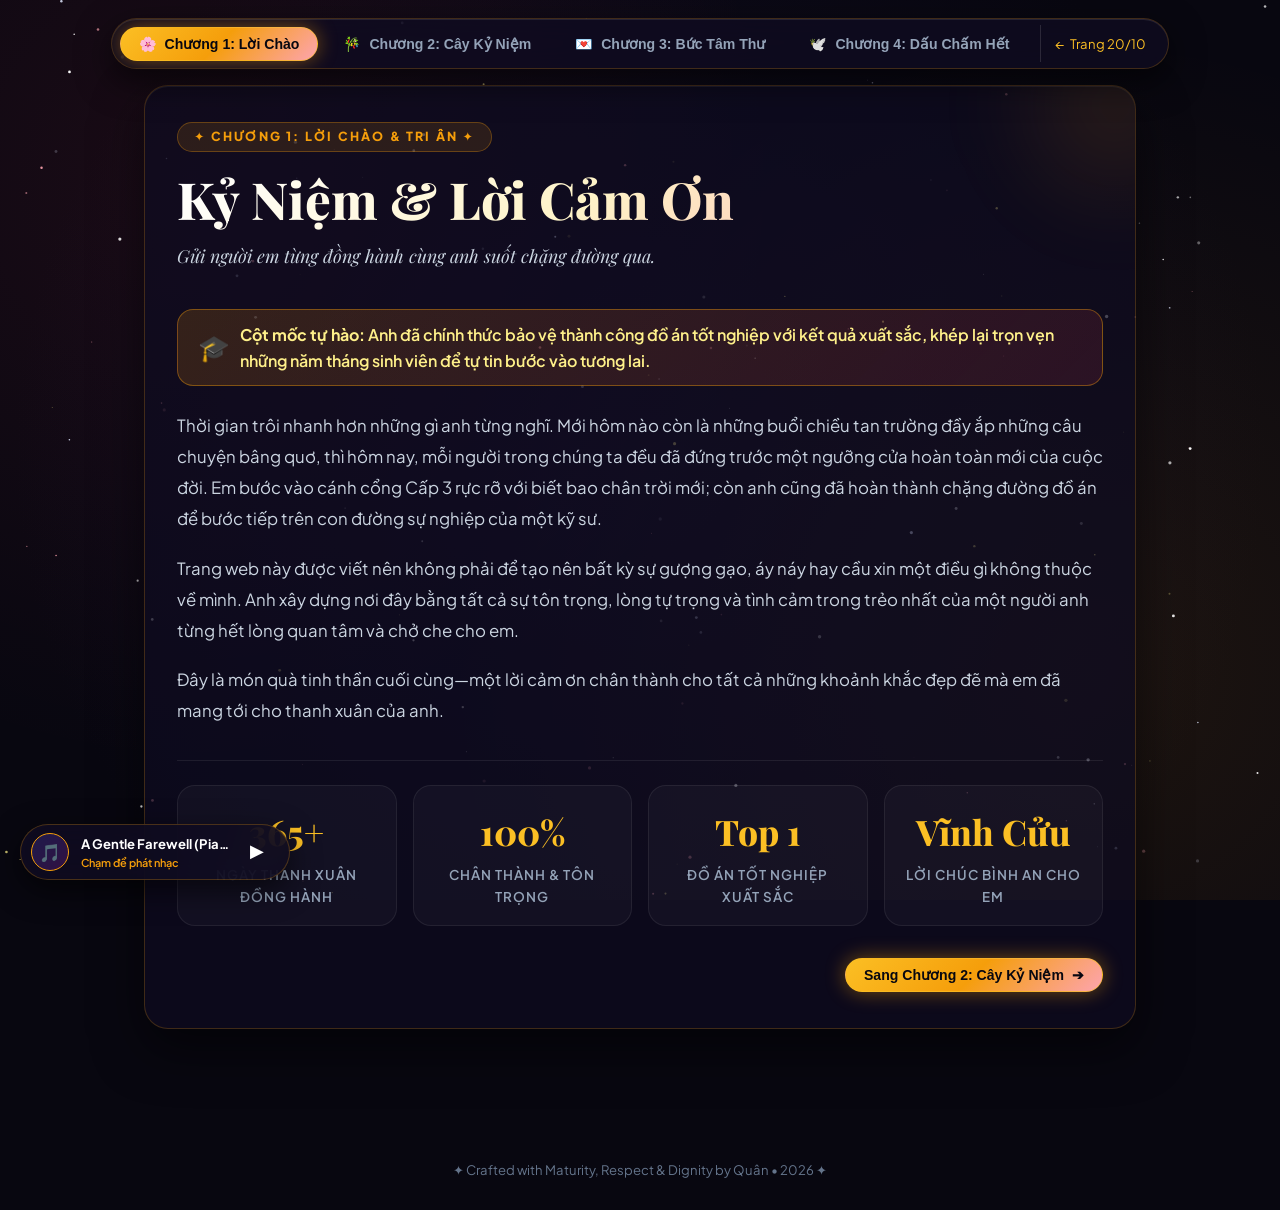
==== farewell.html @ 145201f2 "upload full website code" ====
<!DOCTYPE html>
<html lang="vi">
<head>
  <meta charset="UTF-8">
  <meta name="viewport" content="width=device-width, initial-scale=1.0">
  <title>A Gentle Farewell & Final Gratitude ✦ Kỷ Niệm & Lời Tri Ân</title>
  
  <!-- SEO & Meta -->
  <meta name="description" content="Trang lưu giữ tâm tư chân thành, lời cảm ơn sâu sắc và lời chúc tốt đẹp nhất trước khi khép lại một chặng đường thanh xuân.">
  <link rel="icon" href="data:image/svg+xml,<svg xmlns=%22http://www.w3.org/2000/svg%22 viewBox=%220 0 100 100%22><text y=%22.9em%22 font-size=%2290%22>🕊️</text></svg>">

  <!-- Google Fonts: Playfair Display, Plus Jakarta Sans, Dancing Script -->
  <link rel="preconnect" href="https://fonts.googleapis.com">
  <link rel="preconnect" href="https://fonts.gstatic.com" crossorigin>
  <link href="https://fonts.googleapis.com/css2?family=Dancing+Script:wght@600;700&family=Playfair+Display:ital,wght@0,400;0,600;0,700;0,900;1,400;1,600&family=Plus+Jakarta+Sans:wght@300;400;500;600;700;800&display=swap" rel="stylesheet">

  <style>
    /* =========================================================================
       1. CORE DESIGN TOKENS & RESET
       ========================================================================= */
    :root {
      --bg-deep: #080710;
      --bg-midnight: #0f0c20;
      --bg-violet: #18112e;
      --accent-gold: #f59e0b;
      --accent-gold-light: #fbbf24;
      --accent-rose: #f43f5e;
      --accent-rose-soft: #fda4af;
      --text-main: #f8fafc;
      --text-muted: #94a3b8;
      --text-subtle: #64748b;
      --glass-bg: rgba(15, 12, 32, 0.72);
      --glass-border: rgba(245, 158, 11, 0.22);
      --glass-border-hover: rgba(245, 158, 11, 0.55);
      --font-serif: 'Playfair Display', Georgia, serif;
      --font-sans: 'Plus Jakarta Sans', system-ui, -apple-system, sans-serif;
      --font-hand: 'Dancing Script', cursive;
    }

    * {
      box-sizing: border-box;
      margin: 0;
      padding: 0;
      -webkit-tap-highlight-color: transparent;
    }

    body {
      background-color: var(--bg-deep);
      color: var(--text-main);
      font-family: var(--font-sans);
      min-height: 100vh;
      overflow-x: hidden;
      line-height: 1.6;
      background-image: 
        radial-gradient(circle at 15% 20%, rgba(244, 63, 94, 0.08) 0%, transparent 45%),
        radial-gradient(circle at 85% 75%, rgba(245, 158, 11, 0.09) 0%, transparent 50%),
        radial-gradient(circle at 50% 50%, rgba(24, 17, 46, 0.6) 0%, transparent 80%);
      background-attachment: fixed;
    }

    /* Background Canvas for Shooting Stars & Stardust */
    #space-canvas {
      position: fixed;
      inset: 0;
      width: 100%;
      height: 100%;
      pointer-events: none;
      z-index: 1;
    }

    /* Container */
    .app-viewport {
      position: relative;
      z-index: 2;
      width: 100%;
      min-height: 100vh;
      display: flex;
      flex-direction: column;
    }

    /* =========================================================================
       2. TOP NAVIGATION BAR (GLASSMORPHIC CHAPTER CONTROLS)
       ========================================================================= */
    .header-nav-wrap {
      position: sticky;
      top: 18px;
      z-index: 100;
      display: flex;
      justify-content: center;
      padding: 0 16px;
      margin-bottom: 24px;
    }

    .header-nav {
      background: rgba(15, 12, 32, 0.82);
      backdrop-filter: blur(20px);
      -webkit-backdrop-filter: blur(20px);
      border: 1px solid var(--glass-border);
      border-radius: 9999px;
      padding: 6px 8px;
      display: flex;
      align-items: center;
      gap: 6px;
      box-shadow: 0 12px 35px rgba(0, 0, 0, 0.6), inset 0 1px 0 rgba(255, 255, 255, 0.1);
      max-width: 95%;
      overflow-x: auto;
      scrollbar-width: none;
    }
    .header-nav::-webkit-scrollbar { display: none; }

    .nav-chapter-btn {
      background: transparent;
      border: 1px solid transparent;
      color: var(--text-muted);
      padding: 8px 18px;
      border-radius: 9999px;
      font-size: 0.88rem;
      font-weight: 600;
      cursor: pointer;
      display: flex;
      align-items: center;
      gap: 8px;
      white-space: nowrap;
      transition: all 0.3s cubic-bezier(0.16, 1, 0.3, 1);
      outline: none;
    }

    .nav-chapter-btn:hover {
      color: #fff;
      background: rgba(255, 255, 255, 0.05);
    }

    .nav-chapter-btn.active {
      color: #080710;
      background: linear-gradient(135deg, #fbbf24 0%, #f59e0b 50%, #fda4af 100%);
      font-weight: 700;
      box-shadow: 0 0 20px rgba(245, 158, 11, 0.45);
      border-color: rgba(251, 191, 36, 0.6);
    }

    /* Return to Home link */
    .home-link-pill {
      margin-left: 6px;
      padding: 8px 14px;
      font-size: 0.82rem;
      color: var(--accent-gold-light);
      text-decoration: none;
      border-left: 1px solid rgba(255, 255, 255, 0.12);
      display: flex;
      align-items: center;
      gap: 6px;
      transition: opacity 0.2s;
    }
    .home-link-pill:hover { opacity: 0.8; }

    /* =========================================================================
       3. CHAPTER SECTIONS CONTAINER
       ========================================================= */
    .main-content {
      flex: 1;
      width: 100%;
      max-width: 1040px;
      margin: 0 auto;
      padding: 10px 24px 100px;
      position: relative;
    }

    .chapter-section {
      display: none;
      opacity: 0;
      transform: translateY(18px);
      transition: opacity 0.5s cubic-bezier(0.16, 1, 0.3, 1), transform 0.5s cubic-bezier(0.16, 1, 0.3, 1);
    }

    .chapter-section.active {
      display: block;
      opacity: 1;
      transform: translateY(0);
      animation: chapterIn 0.6s cubic-bezier(0.16, 1, 0.3, 1) forwards;
    }

    @keyframes chapterIn {
      from { opacity: 0; transform: translateY(22px); }
      to { opacity: 1; transform: translateY(0); }
    }

    /* Common Card Styles */
    .glass-card {
      background: var(--glass-bg);
      backdrop-filter: blur(24px);
      -webkit-backdrop-filter: blur(24px);
      border: 1px solid var(--glass-border);
      border-radius: 24px;
      padding: 36px 32px;
      box-shadow: 0 20px 50px rgba(0, 0, 0, 0.55), inset 0 1px 0 rgba(255, 255, 255, 0.08);
      position: relative;
      overflow: hidden;
    }

    .glass-card::before {
      content: "";
      position: absolute;
      top: -120px;
      right: -120px;
      width: 280px;
      height: 280px;
      background: radial-gradient(circle, rgba(245, 158, 11, 0.12) 0%, transparent 70%);
      pointer-events: none;
      filter: blur(30px);
    }

    /* Headings & Texts */
    .section-eyebrow {
      display: inline-flex;
      align-items: center;
      gap: 8px;
      font-size: 0.78rem;
      font-weight: 800;
      letter-spacing: 2.2px;
      text-transform: uppercase;
      color: var(--accent-gold);
      background: rgba(245, 158, 11, 0.12);
      border: 1px solid rgba(245, 158, 11, 0.3);
      padding: 4px 16px;
      border-radius: 9999px;
      margin-bottom: 16px;
    }

    .section-title {
      font-family: var(--font-serif);
      font-size: clamp(2rem, 4.5vw, 3.2rem);
      font-weight: 800;
      line-height: 1.22;
      background: linear-gradient(135deg, #ffffff 0%, #fef3c7 45%, #fda4af 100%);
      -webkit-background-clip: text;
      background-clip: text;
      -webkit-text-fill-color: transparent;
      margin-bottom: 12px;
    }

    .section-subtitle {
      font-size: 1.12rem;
      color: #cbd5e1;
      font-style: italic;
      font-family: var(--font-serif);
      margin-bottom: 28px;
    }

    /* =========================================================================
       CHAPTER 1: LỜI CHÀO & TRI ÂN
       ========================================================================= */
    .hero-narrative-box {
      font-size: 1.05rem;
      line-height: 1.85;
      color: #cbd5e1;
      margin-bottom: 34px;
    }

    .hero-narrative-box p {
      margin-bottom: 18px;
    }

    .honor-highlight-badge {
      display: inline-flex;
      align-items: center;
      gap: 10px;
      background: linear-gradient(135deg, rgba(245, 158, 11, 0.16) 0%, rgba(244, 63, 94, 0.12) 100%);
      border: 1px solid rgba(245, 158, 11, 0.4);
      padding: 12px 20px;
      border-radius: 16px;
      margin: 10px 0 24px;
      color: #fef08a;
      font-weight: 600;
    }

    .honor-highlight-badge span.icon {
      font-size: 1.6rem;
    }

    /* Counter Grid */
    .memory-counter-grid {
      display: grid;
      grid-template-columns: repeat(auto-fit, minmax(200px, 1fr));
      gap: 16px;
      margin-top: 24px;
      padding-top: 24px;
      border-top: 1px solid rgba(255, 255, 255, 0.08);
    }

    .counter-item {
      background: rgba(255, 255, 255, 0.03);
      border: 1px solid rgba(255, 255, 255, 0.07);
      border-radius: 18px;
      padding: 18px 20px;
      text-align: center;
      transition: transform 0.3s ease, border-color 0.3s ease;
    }
    .counter-item:hover {
      transform: translateY(-3px);
      border-color: var(--accent-gold);
    }

    .counter-number {
      font-family: var(--font-serif);
      font-size: 2.2rem;
      font-weight: 800;
      color: var(--accent-gold-light);
      margin-bottom: 4px;
    }

    .counter-label {
      font-size: 0.84rem;
      color: var(--text-muted);
      text-transform: uppercase;
      letter-spacing: 1px;
      font-weight: 600;
    }

    /* =========================================================================
       CHAPTER 2: CÂY KỶ NIỆM (INTERACTIVE MEMORY TREE)
       ========================================================================= */
    .tree-stage-wrapper {
      position: relative;
      border-radius: 24px;
      padding: 24px 16px;
      text-align: center;
    }

    .tree-graphic-center {
      position: relative;
      margin: 0 auto 36px;
      max-width: 320px;
      display: flex;
      flex-direction: column;
      align-items: center;
    }

    .tree-avatar-icon {
      font-size: 4.8rem;
      filter: drop-shadow(0 0 25px rgba(245, 158, 11, 0.6));
      animation: treeFloating 4s ease-in-out infinite alternate;
    }

    @keyframes treeFloating {
      0% { transform: translateY(0) scale(1); }
      100% { transform: translateY(-10px) scale(1.03); }
    }

    .tree-aura-ring {
      position: absolute;
      width: 140px;
      height: 140px;
      border-radius: 50%;
      border: 2px dashed rgba(245, 158, 11, 0.4);
      animation: spinSlow 30s linear infinite;
      pointer-events: none;
      top: -10px;
    }

    @keyframes spinSlow {
      to { transform: rotate(360deg); }
    }

    .tree-prompt-hint {
      margin-top: 8px;
      font-size: 0.92rem;
      color: #fcd34d;
      font-style: italic;
    }

    /* 4 Memory Cards Grid */
    .memory-cards-grid {
      display: grid;
      grid-template-columns: repeat(auto-fit, minmax(280px, 1fr));
      gap: 20px;
      text-align: left;
    }

    .memory-lantern-card {
      background: linear-gradient(145deg, rgba(22, 17, 44, 0.85) 0%, rgba(13, 10, 26, 0.9) 100%);
      border: 1.5px solid rgba(245, 158, 11, 0.25);
      border-radius: 20px;
      padding: 24px 22px;
      cursor: pointer;
      position: relative;
      transition: all 0.35s cubic-bezier(0.16, 1, 0.3, 1);
      box-shadow: 0 10px 25px rgba(0, 0, 0, 0.4);
      display: flex;
      flex-direction: column;
      justify-content: space-between;
    }

    .memory-lantern-card:hover {
      transform: translateY(-6px);
      border-color: var(--accent-gold);
      box-shadow: 0 16px 36px rgba(0, 0, 0, 0.6), 0 0 25px rgba(245, 158, 11, 0.25);
    }

    .memory-lantern-card.active {
      border-color: var(--accent-rose);
      box-shadow: 0 0 30px rgba(244, 63, 94, 0.45);
      background: linear-gradient(145deg, rgba(38, 20, 56, 0.9) 0%, rgba(20, 12, 34, 0.95) 100%);
    }

    .lantern-card-top {
      display: flex;
      justify-content: space-between;
      align-items: center;
      margin-bottom: 14px;
    }

    .lantern-tag {
      font-size: 0.72rem;
      font-weight: 800;
      letter-spacing: 1px;
      color: var(--accent-gold);
      background: rgba(245, 158, 11, 0.15);
      padding: 3px 10px;
      border-radius: 9999px;
      text-transform: uppercase;
    }

    .lantern-icon {
      font-size: 1.8rem;
    }

    .lantern-title {
      font-family: var(--font-serif);
      font-size: 1.25rem;
      font-weight: 700;
      color: #fff;
      margin-bottom: 10px;
      line-height: 1.35;
    }

    .lantern-desc {
      font-size: 0.94rem;
      color: #cbd5e1;
      line-height: 1.68;
    }

    .lantern-click-tap {
      margin-top: 16px;
      font-size: 0.78rem;
      color: var(--accent-gold-light);
      display: flex;
      align-items: center;
      gap: 6px;
      font-weight: 600;
    }

    /* Modal for Detailed Memory */
    .memory-detail-modal {
      position: fixed;
      inset: 0;
      background: rgba(4, 2, 10, 0.88);
      backdrop-filter: blur(20px);
      display: flex;
      align-items: center;
      justify-content: center;
      z-index: 1000;
      padding: 20px;
      opacity: 0;
      pointer-events: none;
      transition: opacity 0.3s ease;
    }
    .memory-detail-modal.show {
      opacity: 1;
      pointer-events: auto;
    }

    .modal-inner-card {
      background: linear-gradient(160deg, #18112e 0%, #0c0819 100%);
      border: 1.5px solid var(--accent-gold);
      border-radius: 24px;
      max-width: 540px;
      width: 100%;
      padding: 36px 30px;
      position: relative;
      box-shadow: 0 30px 80px rgba(0, 0, 0, 0.8), 0 0 50px rgba(245, 158, 11, 0.3);
      transform: scale(0.92);
      transition: transform 0.35s cubic-bezier(0.16, 1, 0.3, 1);
    }
    .memory-detail-modal.show .modal-inner-card {
      transform: scale(1);
    }

    .btn-modal-close {
      position: absolute;
      top: 18px;
      right: 18px;
      background: rgba(255, 255, 255, 0.08);
      border: 1px solid rgba(255, 255, 255, 0.15);
      color: #fff;
      width: 36px;
      height: 36px;
      border-radius: 50%;
      cursor: pointer;
      display: flex;
      align-items: center;
      justify-content: center;
      font-size: 1.1rem;
      transition: all 0.2s;
    }
    .btn-modal-close:hover {
      background: rgba(244, 63, 94, 0.3);
      border-color: var(--accent-rose);
      transform: rotate(90deg);
    }

    /* =========================================================================
       CHAPTER 3: BỨC TÂM THƯ (THE FINAL LETTER OF CLOSURE)
       ========================================================================= */
    .parchment-letter-wrapper {
      background: linear-gradient(135deg, #fdfbf7 0%, #fbf3e4 50%, #f7ebd4 100%);
      color: #2b1810;
      border: 2px solid #d4af37;
      border-radius: 24px;
      padding: clamp(28px, 5vw, 56px);
      box-shadow: 0 25px 70px rgba(0, 0, 0, 0.75), inset 0 0 45px rgba(212, 175, 55, 0.18);
      position: relative;
      margin: 0 auto;
    }

    .letter-header-ornament {
      text-align: center;
      margin-bottom: 24px;
    }

    .ornament-stamp {
      display: inline-block;
      width: 52px;
      height: 52px;
      background: radial-gradient(circle, #b91c1c 0%, #7f1d1d 100%);
      color: #fff;
      border-radius: 50%;
      line-height: 52px;
      font-size: 1.5rem;
      box-shadow: 0 4px 15px rgba(127, 29, 29, 0.5), inset 0 0 8px rgba(0, 0, 0, 0.4);
      margin-bottom: 12px;
    }

    .letter-parchment-title {
      font-family: var(--font-serif);
      font-size: clamp(1.4rem, 3.2vw, 2rem);
      font-weight: 800;
      color: #4a151b;
      margin-bottom: 6px;
    }

    .letter-date-pill {
      font-size: 0.85rem;
      color: #854d0e;
      font-style: italic;
    }

    .letter-divider-line {
      width: 80px;
      height: 2px;
      background: linear-gradient(90deg, transparent, #b45309, transparent);
      margin: 16px auto 28px;
    }

    .letter-body-content {
      font-family: var(--font-serif);
      font-size: clamp(1.02rem, 2.2vw, 1.15rem);
      line-height: 2.05;
      color: #332014;
      text-align: justify;
      margin-bottom: 36px;
    }

    .letter-body-content p {
      margin-bottom: 20px;
      text-indent: 2em;
    }

    .letter-signature-area {
      display: flex;
      flex-direction: column;
      align-items: flex-end;
      padding-top: 18px;
      border-top: 1px dashed rgba(180, 83, 9, 0.35);
    }

    .signature-title {
      font-size: 0.88rem;
      color: #78350f;
      margin-bottom: 4px;
    }

    .signature-name {
      font-family: var(--font-hand);
      font-size: 2.6rem;
      font-weight: 700;
      color: #7f1d1d;
      line-height: 1.1;
      transform: rotate(-3deg);
    }

    .signature-footnote {
      font-size: 0.82rem;
      color: #854d0e;
      margin-top: 4px;
      font-style: italic;
    }

    /* =========================================================================
       CHAPTER 4: DẤU CHẤM HẾT (FINAL RELEASE & MOVING FORWARD)
       ========================================================================= */
    .release-stage {
      text-align: center;
      padding: 40px 20px;
    }

    .release-icon-orbit {
      font-size: 4rem;
      margin-bottom: 20px;
      display: inline-block;
      animation: floatBreath 3.5s ease-in-out infinite;
    }

    @keyframes floatBreath {
      0%, 100% { transform: translateY(0); }
      50% { transform: translateY(-12px); }
    }

    .blessing-quote-card {
      background: rgba(255, 255, 255, 0.035);
      border: 1px solid rgba(245, 158, 11, 0.3);
      border-radius: 20px;
      padding: 30px 24px;
      margin: 24px auto 36px;
      max-width: 640px;
    }

    .quote-big-text {
      font-family: var(--font-serif);
      font-size: 1.45rem;
      color: #fef08a;
      line-height: 1.7;
      margin-bottom: 12px;
      font-style: italic;
    }

    .quote-author-tag {
      font-size: 0.85rem;
      color: var(--text-muted);
    }

    /* 4 Pillars of Good Wishes */
    .blessing-pillars {
      display: grid;
      grid-template-columns: repeat(auto-fit, minmax(200px, 1fr));
      gap: 16px;
      margin: 32px 0 46px;
      text-align: left;
    }

    .pillar-card {
      background: rgba(18, 13, 36, 0.75);
      border: 1px solid rgba(255, 255, 255, 0.08);
      border-radius: 16px;
      padding: 20px;
      transition: all 0.25s ease;
    }
    .pillar-card:hover {
      border-color: var(--accent-gold);
      transform: translateY(-2px);
    }

    .pillar-icon {
      font-size: 1.6rem;
      margin-bottom: 8px;
    }

    .pillar-title {
      font-weight: 700;
      color: #fff;
      font-size: 1rem;
      margin-bottom: 6px;
    }

    .pillar-desc {
      font-size: 0.86rem;
      color: #94a3b8;
      line-height: 1.5;
    }

    /* THE SACRED CLOSE BUTTON */
    .btn-sacred-close {
      background: linear-gradient(135deg, #7f1d1d 0%, #b91c1c 50%, #d97706 100%);
      color: #fff;
      border: 1.5px solid rgba(255, 215, 0, 0.5);
      padding: 18px 42px;
      border-radius: 9999px;
      font-size: 1.15rem;
      font-weight: 800;
      cursor: pointer;
      display: inline-flex;
      align-items: center;
      gap: 12px;
      box-shadow: 0 10px 35px rgba(185, 28, 28, 0.45), 0 0 20px rgba(245, 158, 11, 0.3);
      transition: all 0.3s cubic-bezier(0.16, 1, 0.3, 1);
      position: relative;
      overflow: hidden;
    }

    .btn-sacred-close:hover {
      transform: translateY(-3px) scale(1.02);
      box-shadow: 0 16px 45px rgba(185, 28, 28, 0.6), 0 0 30px rgba(245, 158, 11, 0.5);
      border-color: #ffd700;
    }

    .btn-sacred-close:active {
      transform: scale(0.97);
    }

    /* =========================================================================
       5. CINEMATIC FINAL BLACKOUT OVERLAY (DẤU CHẤM HẾT VĨNH CỬU)
       ========================================================================= */
    #final-blackout-curtain {
      position: fixed;
      inset: 0;
      background: #000000;
      z-index: 99999;
      opacity: 0;
      pointer-events: none;
      transition: opacity 3.5s cubic-bezier(0.4, 0, 0.2, 1);
      display: flex;
      flex-direction: column;
      align-items: center;
      justify-content: center;
      text-align: center;
      padding: 30px;
    }

    #final-blackout-curtain.active {
      opacity: 1;
      pointer-events: auto;
    }

    .final-starlight-quote {
      font-family: var(--font-serif);
      font-size: clamp(1.6rem, 4vw, 2.8rem);
      font-weight: 700;
      color: #ffffff;
      line-height: 1.4;
      margin-bottom: 16px;
      text-shadow: 0 0 30px rgba(255, 255, 255, 0.6);
      opacity: 0;
      transform: scale(0.95);
      transition: opacity 2s ease 1s, transform 2s ease 1s;
    }

    #final-blackout-curtain.active .final-starlight-quote {
      opacity: 1;
      transform: scale(1);
    }

    .final-author-sign {
      font-family: var(--font-hand);
      font-size: 2.8rem;
      color: var(--accent-gold-light);
      margin-bottom: 36px;
      opacity: 0;
      transition: opacity 2s ease 2s;
    }

    #final-blackout-curtain.active .final-author-sign {
      opacity: 1;
    }

    .btn-revisit {
      background: transparent;
      border: 1px solid rgba(255, 255, 255, 0.2);
      color: rgba(255, 255, 255, 0.6);
      padding: 10px 24px;
      border-radius: 9999px;
      font-size: 0.85rem;
      cursor: pointer;
      opacity: 0;
      transition: opacity 1.5s ease 3s, background 0.2s, color 0.2s;
    }
    #final-blackout-curtain.active .btn-revisit {
      opacity: 1;
    }
    .btn-revisit:hover {
      background: rgba(255, 255, 255, 0.1);
      color: #fff;
    }

    /* =========================================================================
       6. MINIMALIST DOCKED AUDIO PLAYER (BOTTOM LEFT)
       ========================================================================= */
    .docked-music-player {
      position: fixed;
      bottom: 20px;
      left: 20px;
      z-index: 90;
      display: flex;
      align-items: center;
      gap: 12px;
      background: rgba(15, 12, 32, 0.88);
      backdrop-filter: blur(20px);
      border: 1px solid rgba(245, 158, 11, 0.25);
      border-radius: 9999px;
      padding: 8px 18px 8px 10px;
      box-shadow: 0 10px 30px rgba(0, 0, 0, 0.6);
      transition: all 0.3s ease;
    }

    .music-disc-icon {
      width: 38px;
      height: 38px;
      border-radius: 50%;
      background: linear-gradient(135deg, #1e1b4b 0%, #311042 100%);
      border: 1.5px solid var(--accent-gold);
      display: flex;
      align-items: center;
      justify-content: center;
      font-size: 1.1rem;
      animation: spinDisc 6s linear infinite;
      animation-play-state: paused;
    }

    .docked-music-player.playing .music-disc-icon {
      animation-play-state: running;
    }

    @keyframes spinDisc {
      to { transform: rotate(360deg); }
    }

    .music-info-text {
      display: flex;
      flex-direction: column;
    }

    .music-track-title {
      font-size: 0.82rem;
      font-weight: 700;
      color: #fff;
      max-width: 150px;
      white-space: nowrap;
      overflow: hidden;
      text-overflow: ellipsis;
    }

    .music-status-state {
      font-size: 0.68rem;
      color: var(--accent-gold);
      font-weight: 600;
    }

    .btn-music-toggle {
      background: transparent;
      border: none;
      color: #fff;
      font-size: 1.1rem;
      cursor: pointer;
      width: 28px;
      height: 28px;
      display: flex;
      align-items: center;
      justify-content: center;
      transition: transform 0.2s;
    }
    .btn-music-toggle:hover {
      transform: scale(1.15);
      color: var(--accent-gold);
    }

    /* Footer Note */
    .site-footer-quiet {
      text-align: center;
      padding: 30px 16px;
      font-size: 0.82rem;
      color: var(--text-subtle);
    }

    /* Responsive */
    @media (max-width: 640px) {
      .glass-card { padding: 26px 18px; }
      .docked-music-player {
        bottom: 12px;
        left: 12px;
        padding: 6px 12px 6px 8px;
      }
      .music-track-title { max-width: 100px; }
      .section-eyebrow { font-size: 0.7rem; }
    }
  </style>
</head>
<body>

  <!-- Dynamic Cosmic Canvas: Shooting Stars & Ambient Nebulae -->
  <canvas id="space-canvas"></canvas>

  <div class="app-viewport">
    
    <!-- TOP STICKY CHAPTER NAVIGATION -->
    <header class="header-nav-wrap">
      <nav class="header-nav" aria-label="Điều hướng chương">
        <button type="button" class="nav-chapter-btn active" data-chapter="ch1">
          <span>🌸</span> <span>Chương 1: Lời Chào</span>
        </button>
        <button type="button" class="nav-chapter-btn" data-chapter="ch2">
          <span>🎋</span> <span>Chương 2: Cây Kỷ Niệm</span>
        </button>
        <button type="button" class="nav-chapter-btn" data-chapter="ch3">
          <span>💌</span> <span>Chương 3: Bức Tâm Thư</span>
        </button>
        <button type="button" class="nav-chapter-btn" data-chapter="ch4">
          <span>🕊️</span> <span>Chương 4: Dấu Chấm Hết</span>
        </button>
        <a href="index.html" class="home-link-pill" title="Về trang sự kiện chính 20/10">
          <span>←</span> <span>Trang 20/10</span>
        </a>
      </nav>
    </header>

    <!-- MAIN CHAPTER CONTENT -->
    <main class="main-content">

      <!-- =========================================================================
           CHƯƠNG 1: LỜI CHÀO & TRI ÂN THANH XUÂN
           ========================================================================= -->
      <section class="chapter-section active" id="sec-ch1">
        <div class="glass-card">
          <div class="section-eyebrow">✦ CHƯƠNG 1: LỜI CHÀO & TRI ÂN ✦</div>
          <h1 class="section-title">Kỷ Niệm & Lời Cảm Ơn</h1>
          <p class="section-subtitle">Gửi người em từng đồng hành cùng anh suốt chặng đường qua.</p>

          <!-- Huy hiệu tốt nghiệp thủ khoa -->
          <div class="honor-highlight-badge">
            <span class="icon">🎓</span>
            <div>
              <strong>Cột mốc tự hào:</strong> Anh đã chính thức bảo vệ thành công đồ án tốt nghiệp với kết quả xuất sắc, khép lại trọn vẹn những năm tháng sinh viên để tự tin bước vào tương lai.
            </div>
          </div>

          <!-- Lời ngỏ đĩnh đạc và cảm xúc -->
          <div class="hero-narrative-box">
            <p>
              Thời gian trôi nhanh hơn những gì anh từng nghĩ. Mới hôm nào còn là những buổi chiều tan trường đầy ắp những câu chuyện bâng quơ, thì hôm nay, mỗi người trong chúng ta đều đã đứng trước một ngưỡng cửa hoàn toàn mới của cuộc đời. Em bước vào cánh cổng Cấp 3 rực rỡ với biết bao chân trời mới; còn anh cũng đã hoàn thành chặng đường đồ án để bước tiếp trên con đường sự nghiệp của một kỹ sư.
            </p>
            <p>
              Trang web này được viết nên không phải để tạo nên bất kỳ sự gượng gạo, áy náy hay cầu xin một điều gì không thuộc về mình. Anh xây dựng nơi đây bằng tất cả sự tôn trọng, lòng tự trọng và tình cảm trong trẻo nhất của một người anh từng hết lòng quan tâm và chở che cho em.
            </p>
            <p>
              Đây là món quà tinh thần cuối cùng—một lời cảm ơn chân thành cho tất cả những khoảnh khắc đẹp đẽ mà em đã mang tới cho thanh xuân của anh.
            </p>
          </div>

          <!-- Bộ đếm ký ức -->
          <div class="memory-counter-grid">
            <div class="counter-item">
              <div class="counter-number" id="count-days">365+</div>
              <div class="counter-label">Ngày Thanh Xuân Đồng Hành</div>
            </div>
            <div class="counter-item">
              <div class="counter-number">100%</div>
              <div class="counter-label">Chân Thành & Tôn Trọng</div>
            </div>
            <div class="counter-item">
              <div class="counter-number">Top 1</div>
              <div class="counter-label">Đồ Án Tốt Nghiệp Xuất Sắc</div>
            </div>
            <div class="counter-item">
              <div class="counter-number">Vĩnh Cửu</div>
              <div class="counter-label">Lời Chúc Bình An Cho Em</div>
            </div>
          </div>

          <div style="text-align: right; margin-top: 32px;">
            <button type="button" class="nav-chapter-btn active" onclick="switchChapter('ch2')" style="display: inline-flex;">
              <span>Sang Chương 2: Cây Kỷ Niệm</span> <span>➔</span>
            </button>
          </div>
        </div>
      </section>

      <!-- =========================================================================
           CHƯƠNG 2: CÂY KỶ NIỆM (INTERACTIVE MEMORY TREE)
           ========================================================================= -->
      <section class="chapter-section" id="sec-ch2">
        <div class="glass-card">
          <div class="section-eyebrow">✦ CHƯƠNG 2: CÂY KỶ NIỆM ✦</div>
          <h2 class="section-title">Những Mảnh Ghép Đẹp Nhất</h2>
          <p class="section-subtitle">Chạm vào từng tấm thẻ nguyện ước treo dưới tán cây để mở ra những lời tri ân từ đáy lòng.</p>

          <div class="tree-stage-wrapper">
            <div class="tree-graphic-center">
              <div class="tree-aura-ring"></div>
              <div class="tree-avatar-icon">🌳</div>
              <p class="tree-prompt-hint">✦ Bốn mùa qua đi, những điều tốt đẹp vẫn vẹn nguyên ✦</p>
            </div>

            <!-- 4 Thẻ kỷ niệm tương tác -->
            <div class="memory-cards-grid">
              
              <!-- Thẻ 1 -->
              <div class="memory-lantern-card" onclick="openMemoryModal(1)">
                <div class="lantern-card-top">
                  <span class="lantern-tag">Kỷ Niệm Đầu</span>
                  <span class="lantern-icon">🧋</span>
                </div>
                <div>
                  <h3 class="lantern-title">Những Ly Trà Sữa & Nụ Cười Vô Tư</h3>
                  <p class="lantern-desc">Cảm ơn em vì những ngày đầu ngây ngô, những ly trà sữa cưng chiều và tiếng cười giòn tan xua đi mọi áp lực.</p>
                </div>
                <div class="lantern-click-tap">
                  <span>🔍 Chạm để đọc tâm sự đầy đủ</span> <span>→</span>
                </div>
              </div>

              <!-- Thẻ 2 -->
              <div class="memory-lantern-card" onclick="openMemoryModal(2)">
                <div class="lantern-card-top">
                  <span class="lantern-tag">Bài Học Yêu Thương</span>
                  <span class="lantern-icon">✨</span>
                </div>
                <div>
                  <h3 class="lantern-title">Chia Sẻ Ước Mơ & Cảm Giác Chở Che</h3>
                  <p class="lantern-desc">Cảm ơn em vì đã sẻ chia những giấc mơ nhỏ bé, giúp anh hiểu được cảm giác muốn bảo bọc và dịu dàng với một người là như thế nào.</p>
                </div>
                <div class="lantern-click-tap">
                  <span>🔍 Chạm để đọc tâm sự đầy đủ</span> <span>→</span>
                </div>
              </div>

              <!-- Thẻ 3 -->
              <div class="memory-lantern-card" onclick="openMemoryModal(3)">
                <div class="lantern-card-top">
                  <span class="lantern-tag">Động Lực Trưởng Thành</span>
                  <span class="lantern-icon">🏆</span>
                </div>
                <div>
                  <h3 class="lantern-title">Nguồn Cảm Hứng Bảo Vệ Đồ Án Xuất Sắc</h3>
                  <p class="lantern-desc">Sự hiện diện của em từng là nguồn động lực thầm lặng giúp anh thức trắng nhiều đêm, kiên trì hoàn thành và bảo vệ đồ án thủ khoa đầy tự hào.</p>
                </div>
                <div class="lantern-click-tap">
                  <span>🔍 Chạm để đọc tâm sự đầy đủ</span> <span>→</span>
                </div>
              </div>

              <!-- Thẻ 4 -->
              <div class="memory-lantern-card" onclick="openMemoryModal(4)">
                <div class="lantern-card-top">
                  <span class="lantern-tag">Lời Chúc Tương Lai</span>
                  <span class="lantern-icon">🎒</span>
                </div>
                <div>
                  <h3 class="lantern-title">Nụ Cười Thuần Khiết Bước Vào Cấp 3</h3>
                  <p class="lantern-desc">Chúc em khi bước vào mái trường mới sẽ luôn giữ vẹn nguyên nụ cười rạng rỡ ấy, gặp được những người bạn chân thành và tìm thấy hạnh phúc của riêng mình.</p>
                </div>
                <div class="lantern-click-tap">
                  <span>🔍 Chạm để đọc tâm sự đầy đủ</span> <span>→</span>
                </div>
              </div>

            </div>
          </div>

          <div style="display: flex; justify-content: space-between; margin-top: 32px;">
            <button type="button" class="nav-chapter-btn" onclick="switchChapter('ch1')">
              <span>← Chương 1</span>
            </button>
            <button type="button" class="nav-chapter-btn active" onclick="switchChapter('ch3')">
              <span>Sang Chương 3: Bức Tâm Thư</span> <span>➔</span>
            </button>
          </div>
        </div>
      </section>

      <!-- =========================================================================
           CHƯƠNG 3: BỨC TÂM THƯ (THE FINAL LETTER OF CLOSURE)
           ========================================================================= -->
      <section class="chapter-section" id="sec-ch3">
        <div class="parchment-letter-wrapper">
          
          <div class="letter-header-ornament">
            <div class="ornament-stamp">🕊️</div>
            <h2 class="letter-parchment-title">Bức Tâm Thư Khép Lại Chặng Đường</h2>
            <span class="letter-date-pill">✦ Viết vào một đêm thanh thản • Tháng 10/2026 ✦</span>
            <div class="letter-divider-line"></div>
          </div>

          <div class="letter-body-content">
            <p>
              Cảm ơn em vì khoảng thời gian vừa qua đã cho anh những kỷ niệm thật đẹp. Anh biết khi bước chân vào môi trường mới, em sẽ có bạn bè mới, niềm vui mới và những sự lựa chọn thuộc về riêng em.
            </p>
            <p>
              Nhìn em có những định hướng và những tình cảm cho riêng mình, anh hiểu rằng vai trò của anh đã có thể dừng lại ở đây. Tình cảm và sự quan tâm anh dành cho em suốt thời gian qua luôn là thật lòng và trong sáng nhất, nhưng anh cũng đủ chín chắn để hiểu rằng: tôn trọng sự tự do và lựa chọn của em cũng chính là giữ gìn lòng tự trọng cho chính bản thân mình.
            </p>
            <p>
              Chúc em bước vào cấp 3 sẽ học tập thật tốt, luôn bình an, mạnh mẽ và tìm thấy niềm hạnh phúc trọn vẹn nhất với những quyết định của mình. Đoạn đường này anh xin phép dừng lại, không làm phiền em thêm nữa để cả hai đều có khoảng trời riêng.
            </p>
            <p>
              Giữ gìn sức khỏe và luôn mỉm cười nhé, bảo trọng.
            </p>
          </div>

          <div class="letter-signature-area">
            <span class="signature-title">Người từng hết lòng chở che cho em,</span>
            <div class="signature-name">Quân</div>
            <span class="signature-footnote">✦ Vừa hoàn thành đồ án tốt nghiệp xuất sắc & Vững vàng bước tiếp ✦</span>
          </div>

          <div style="display: flex; justify-content: space-between; margin-top: 36px; padding-top: 18px; border-top: 1px dashed rgba(180, 83, 9, 0.25);">
            <button type="button" class="nav-chapter-btn" onclick="switchChapter('ch2')" style="color: #4a151b;">
              <span>← Chương 2</span>
            </button>
            <button type="button" class="nav-chapter-btn active" onclick="switchChapter('ch4')">
              <span>Chương 4: Dấu Chấm Hết 🕊️</span> <span>➔</span>
            </button>
          </div>

        </div>
      </section>

      <!-- =========================================================================
           CHƯƠNG 4: VẠN LỜI CHÚC & DẤU CHẤM HẾT (FINAL RELEASE)
           ========================================================================= -->
      <section class="chapter-section" id="sec-ch4">
        <div class="glass-card">
          <div class="section-eyebrow">✦ CHƯƠNG 4: DẤU CHẤM HẾT & BƯỚC TIẾP ✦</div>
          <h2 class="section-title">Buông Tay Trong Bình Yên</h2>
          <p class="section-subtitle">Một dấu chấm hết trọn vẹn, không oán trách, chỉ có sự đĩnh đạc và lời chúc phúc chân thành.</p>

          <div class="release-stage">
            <div class="release-icon-orbit">🕊️</div>

            <div class="blessing-quote-card">
              <p class="quote-big-text">
                "Chúc em chân cứng đá mềm trên con đường sắp tới."
              </p>
              <span class="quote-author-tag">— Lời nhắn nhủ sau cùng dành cho cô bé bước vào Cấp 3</span>
            </div>

            <!-- 4 Trụ cột lời chúc -->
            <div class="blessing-pillars">
              <div class="pillar-card">
                <div class="pillar-icon">🌸</div>
                <div class="pillar-title">1. Bình An</div>
                <p class="pillar-desc">Mong em mỗi ngày thức dậy đều thấy lòng nhẹ nhõm, không vướng bận ưu phiền hay tổn thương.</p>
              </div>

              <div class="pillar-card">
                <div class="pillar-icon">💎</div>
                <div class="pillar-title">2. Bản Lĩnh</div>
                <p class="pillar-desc">Dám ước mơ, dám lựa chọn và tự tin chịu trách nhiệm với con đường em đã chọn.</p>
              </div>

              <div class="pillar-card">
                <div class="pillar-icon">📚</div>
                <div class="pillar-title">3. Tỏa Sáng Học Tập</div>
                <p class="pillar-desc">Cấp 3 là cánh cổng mở ra tương lai, chúc em luôn đạt được kết quả học tập tốt nhất.</p>
              </div>

              <div class="pillar-card">
                <div class="pillar-icon">☀️</div>
                <div class="pillar-title">4. Hạnh Phúc Trọn Vẹn</div>
                <p class="pillar-desc">Tìm thấy niềm vui chân thực bên cạnh những người bạn và những sự lựa chọn mới của riêng em.</p>
              </div>
            </div>

            <!-- Nút hành động thiêng liêng: Khép lại đoạn đường cũ -->
            <div style="margin-top: 10px;">
              <p style="color: var(--text-muted); font-size: 0.92rem; margin-bottom: 20px;">
                Khi bấm nút bên dưới, trang web sẽ dần chìm vào vũ trụ và khép lại trang ký ức này mãi mãi.
              </p>
              <button type="button" class="btn-sacred-close" id="btn-trigger-closure">
                <span>🕊️</span> <span>Khép Lại Đoạn Đường Cũ</span>
              </button>
            </div>

          </div>
        </div>
      </section>

    </main>

    <!-- FOOTER QUIET NOTE -->
    <footer class="site-footer-quiet">
      <p>✦ Crafted with Maturity, Respect & Dignity by Quân • 2026 ✦</p>
    </footer>

  </div>

  <!-- =========================================================================
       MODAL CHI TIẾT TỪNG KỶ NIỆM (CHAPTER 2)
       ========================================================================= -->
  <div class="memory-detail-modal" id="memory-modal">
    <div class="modal-inner-card">
      <button type="button" class="btn-modal-close" id="btn-close-modal" title="Đóng">✕</button>
      <div style="font-size: 2.8rem; margin-bottom: 12px;" id="modal-icon">🧋</div>
      <div class="section-eyebrow" id="modal-tag">KỶ NIỆM</div>
      <h3 class="section-title" id="modal-title" style="font-size: 1.6rem; margin-bottom: 14px;">Tiêu đề</h3>
      <p style="color: #cbd5e1; font-size: 1.05rem; line-height: 1.85;" id="modal-content">Nội dung chi tiết...</p>
      <div style="margin-top: 24px; text-align: right;">
        <button type="button" class="nav-chapter-btn active" id="btn-modal-done" style="display: inline-flex;">
          Đã lưu giữ trong lòng ✦
        </button>
      </div>
    </div>
  </div>

  <!-- =========================================================================
       MÀN HÌNH CHÌM VÀO ĐÊM SAO KHI BẤM "KHÉP LẠI ĐOẠN ĐƯỜNG CŨ"
       ========================================================================= -->
  <div id="final-blackout-curtain">
    <p class="final-starlight-quote">
      "Anh bước tiếp đây.<br>Cảm ơn và tạm biệt em."
    </p>
    <div class="final-author-sign">— Quân</div>
    <button type="button" class="btn-revisit" id="btn-reopen-view">
      ↺ Nhìn lại một thoáng
    </button>
  </div>

  <!-- =========================================================================
       MINIMALIST FLOATING MUSIC PLAYER (BOTTOM LEFT)
       ========================================================================= -->
  <div class="docked-music-player" id="docked-music-player">
    <div class="music-disc-icon">🎵</div>
    <div class="music-info-text">
      <span class="music-track-title">A Gentle Farewell (Piano)</span>
      <span class="music-status-state" id="music-status-label">Chạm để phát nhạc</span>
    </div>
    <button type="button" class="btn-music-toggle" id="btn-music-toggle" title="Bật / Tắt nhạc">
      ▶
    </button>
  </div>

  <!-- Audio Element (Soft Melancholy Piano) -->
  <audio id="farewell-audio" preload="auto" loop>
    <source src="https://cdn.pixabay.com/download/audio/2022/05/27/audio_1808fbf07a.mp3?filename=romantic-piano-112199.mp3" type="audio/mpeg">
  </audio>

  <!-- =========================================================================
       SCRIPTS: NAVIGATION, CANVAS COSMOS, AUDIO & AUDIO FADEOUT
       ========================================================================= -->
  <script src="js/store.js"></script>
  <script>
    // --- 1. DỮ LIỆU KỶ NIỆM CHI TIẾT ---
    const memoryDetails = {
      1: {
        icon: "🧋",
        tag: "THỜI GIAN ĐẦU VÔ TƯ",
        title: "Những Ly Trà Sữa & Tiếng Cười Vô Tư",
        content: "Anh vẫn nhớ những ngày đầu quen biết, khi mọi chuyện còn thật hồn nhiên. Những buổi chiều cùng chia nhau ly trà sữa, nghe em tíu tít kể về những chuyện thường nhật ở trường lớp. Nụ cười không chút lo âu của em khi ấy từng làm tan biến mọi mệt mỏi trong anh. Cảm ơn em vì đã mang đến cho anh những khoảnh khắc ngọt ngào và giản dị nhất của thanh xuân."
      },
      2: {
        icon: "✨",
        tag: "BÀI HỌC VỀ SỰ CHỞ CHE",
        title: "Chia Sẻ Ước Mơ & Cảm Giác Biết Yêu Thương",
        content: "Có những đêm hai đứa nhắn tin tâm sự về những hoài bão sau này. Lắng nghe em nói về những điều em thích, những nỗi sợ vu vơ, anh mới nhận ra bản thân mình có thể dịu dàng và kiên nhẫn đến nhường nào. Dù tình cảm ấy cuối cùng chỉ có thể dừng lại ở giới hạn 'anh trai - em gái', anh vẫn luôn biết ơn vì em đã giúp anh học được cách nâng niu và thật lòng muốn chở che cho một người."
      },
      3: {
        icon: "🏆",
        tag: "ĐỘNG LỰC TRƯỞNG THÀNH",
        title: "Nguồn Cảm Hứng Vươn Lên Tốt Nghiệp Thủ Khoa",
        content: "Giai đoạn làm đồ án tốt nghiệp là khoảng thời gian căng thẳng nhất trong đời sinh viên. Mỗi khi kiệt sức vì thức trắng nhiều đêm bên máy tính, nghĩ về việc muốn trở thành một người anh thật giỏi giang, bản lĩnh để em có thể tự hào lại tiếp thêm cho anh sức mạnh. Kết quả bảo vệ đồ án xuất sắc ngày hôm nay có một phần cảm hứng thầm lặng từ em. Cảm ơn em vì điều đó."
      },
      4: {
        icon: "🎒",
        tag: "LỜI CHÚC TƯƠNG LAI CẤP 3",
        title: "Nụ Cười Thuần Khiết Bước Vào Cấp 3",
        content: "Cấp 3 sẽ là một chân trời hoàn toàn mới—sẽ có những người bạn mới, những rung động mới và những chân trời rộng mở hơn rất nhiều. Anh chân thành chúc em luôn giữ được nét hồn nhiên, sự tự tin và niềm vui trong từng ngày tới lớp. Hãy luôn mạnh mẽ và tìm thấy hạnh phúc trọn vẹn bên cạnh những người mà em đã lựa chọn."
      }
    };

    function openMemoryModal(id) {
      const data = memoryDetails[id];
      if (!data) return;

      document.getElementById("modal-icon").textContent = data.icon;
      document.getElementById("modal-tag").textContent = data.tag;
      document.getElementById("modal-title").textContent = data.title;
      document.getElementById("modal-content").textContent = data.content;

      const modal = document.getElementById("memory-modal");
      modal.classList.add("show");
    }

    function closeMemoryModal() {
      const modal = document.getElementById("memory-modal");
      modal.classList.remove("show");
    }

    document.getElementById("btn-close-modal")?.addEventListener("click", closeMemoryModal);
    document.getElementById("btn-modal-done")?.addEventListener("click", closeMemoryModal);
    document.getElementById("memory-modal")?.addEventListener("click", (e) => {
      if (e.target.id === "memory-modal") closeMemoryModal();
    });

    // --- 2. ĐIỀU HƯỚNG 4 CHƯƠNG ---
    function switchChapter(chKey) {
      // Buttons
      document.querySelectorAll(".nav-chapter-btn").forEach((btn) => {
        btn.classList.toggle("active", btn.getAttribute("data-chapter") === chKey);
      });

      // Sections
      document.querySelectorAll(".chapter-section").forEach((sec) => {
        sec.classList.remove("active");
      });

      const activeSec = document.getElementById(`sec-${chKey}`);
      if (activeSec) {
        activeSec.classList.add("active");
        window.scrollTo({ top: 0, behavior: "smooth" });
      }
    }

    document.querySelectorAll(".nav-chapter-btn").forEach((btn) => {
      btn.addEventListener("click", (e) => {
        const chapter = e.currentTarget.getAttribute("data-chapter");
        if (chapter) switchChapter(chapter);
      });
    });

    // --- 3. ĐIỀU KHIỂN NHẠC NỀN LOFI/PIANO ---
    const audio = document.getElementById("farewell-audio");
    const playerWidget = document.getElementById("docked-music-player");
    const toggleBtn = document.getElementById("btn-music-toggle");
    const statusLabel = document.getElementById("music-status-label");
    let isPlaying = false;

    function toggleAudio() {
      if (!audio) return;
      if (isPlaying) {
        audio.pause();
        isPlaying = false;
        playerWidget.classList.remove("playing");
        toggleBtn.textContent = "▶";
        statusLabel.textContent = "Đã tạm dừng";
      } else {
        audio.volume = 0.6;
        audio.play().then(() => {
          isPlaying = true;
          playerWidget.classList.add("playing");
          toggleBtn.textContent = "⏸";
          statusLabel.textContent = "Đang phát êm dịu";
        }).catch(err => {
          console.warn("Autoplay restriction:", err);
        });
      }
    }

    toggleBtn?.addEventListener("click", toggleAudio);
    playerWidget?.addEventListener("click", (e) => {
      if (e.target !== toggleBtn) toggleAudio();
    });

    // Tự động thử phát khi click đầu tiên vào trang
    window.addEventListener("click", () => {
      if (!isPlaying && audio) {
        audio.volume = 0.55;
        audio.play().then(() => {
          isPlaying = true;
          playerWidget.classList.add("playing");
          toggleBtn.textContent = "⏸";
          statusLabel.textContent = "Đang phát êm dịu";
        }).catch(() => {});
      }
    }, { once: true });

    // --- 4. HÀNH ĐỘNG THIÊNG LIÊNG: KHÉP LẠI ĐOẠN ĐƯỜNG CŨ (FADEOUT VĨNH CỬU) ---
    const sacredBtn = document.getElementById("btn-trigger-closure");
    const curtain = document.getElementById("final-blackout-curtain");
    const revisitBtn = document.getElementById("btn-reopen-view");

    sacredBtn?.addEventListener("click", () => {
      // 1. Kéo rèm đen vũ trụ phủ lên toàn bộ màn hình
      curtain.classList.add("active");

      // 2. Giảm dần âm lượng nhạc nền về 0 trong 3.5 giây
      if (audio && isPlaying) {
        const fadeInterval = setInterval(() => {
          if (audio.volume > 0.05) {
            audio.volume = Math.max(0, audio.volume - 0.05);
          } else {
            audio.pause();
            clearInterval(fadeInterval);
          }
        }, 150);
      }
    });

    revisitBtn?.addEventListener("click", () => {
      curtain.classList.remove("active");
      if (audio) {
        audio.volume = 0.55;
        audio.play().catch(() => {});
      }
    });

    // --- 5. CANVAS HIỆU ỨNG VŨ TRỤ, BỤI SAO & SAO BĂNG ---
    const canvas = document.getElementById("space-canvas");
    const ctx = canvas.getContext("2d");

    let width = (canvas.width = window.innerWidth);
    let height = (canvas.height = window.innerHeight);

    window.addEventListener("resize", () => {
      width = canvas.width = window.innerWidth;
      height = canvas.height = window.innerHeight;
      initStars();
    });

    const stars = [];
    const shootingStars = [];
    const starCount = Math.min(180, Math.floor((width * height) / 8000));

    function initStars() {
      stars.length = 0;
      for (let i = 0; i < starCount; i++) {
        stars.push({
          x: Math.random() * width,
          y: Math.random() * height,
          radius: Math.random() * 1.4 + 0.3,
          alpha: Math.random() * 0.8 + 0.2,
          speed: Math.random() * 0.02 + 0.005,
          color: ["#ffffff", "#fef08a", "#fda4af", "#e0e7ff"][Math.floor(Math.random() * 4)]
        });
      }
    }
    initStars();

    function spawnShootingStar() {
      if (shootingStars.length < 2 && Math.random() < 0.015) {
        shootingStars.push({
          x: Math.random() * width * 0.8 + width * 0.1,
          y: Math.random() * (height * 0.4),
          length: Math.random() * 90 + 50,
          speed: Math.random() * 8 + 6,
          angle: (Math.PI / 4) + (Math.random() - 0.5) * 0.2,
          opacity: 1
        });
      }
    }

    function animateSpace() {
      ctx.clearRect(0, 0, width, height);

      // Render Stars
      for (let i = 0; i < stars.length; i++) {
        const s = stars[i];
        s.alpha += Math.sin(Date.now() * s.speed) * 0.01;
        const currentAlpha = Math.max(0.1, Math.min(1, s.alpha));

        ctx.beginPath();
        ctx.arc(s.x, s.y, s.radius, 0, Math.PI * 2);
        ctx.fillStyle = s.color;
        ctx.globalAlpha = currentAlpha;
        ctx.fill();
      }

      // Render Shooting Stars
      spawnShootingStar();
      for (let i = shootingStars.length - 1; i >= 0; i--) {
        const ss = shootingStars[i];
        const tailX = ss.x - Math.cos(ss.angle) * ss.length;
        const tailY = ss.y - Math.sin(ss.angle) * ss.length;

        const grad = ctx.createLinearGradient(tailX, tailY, ss.x, ss.y);
        grad.addColorStop(0, "rgba(255, 255, 255, 0)");
        grad.addColorStop(1, `rgba(254, 240, 138, ${ss.opacity})`);

        ctx.beginPath();
        ctx.moveTo(tailX, tailY);
        ctx.lineTo(ss.x, ss.y);
        ctx.strokeStyle = grad;
        ctx.lineWidth = 1.8;
        ctx.globalAlpha = ss.opacity;
        ctx.stroke();

        ss.x += Math.cos(ss.angle) * ss.speed;
        ss.y += Math.sin(ss.angle) * ss.speed;
        ss.opacity -= 0.018;

        if (ss.opacity <= 0 || ss.x > width || ss.y > height) {
          shootingStars.splice(i, 1);
        }
      }

      ctx.globalAlpha = 1;
      requestAnimationFrame(animateSpace);
    }
    requestAnimationFrame(animateSpace);

    // --- 6. ĐỒNG BỘ CHẾ ĐỘ XƯNG HÔ (BẠN BÈ: TỚ - CẬU / NGƯỜI YÊU: ANH - EM) ---
    try {
      const stored = localStorage.getItem("bo_2010_vip_config");
      const config = stored ? JSON.parse(stored) : {};
      const urlMode = new URLSearchParams(window.location.search).get("mode");
      const mode = urlMode || config.audienceMode || "crush";

      if (mode === "friend" && typeof window.transformPronouns === "function") {
        const textElements = document.querySelectorAll(
          ".chapter-title, .chapter-subtitle, .chapter-prose p, .lantern-card h3, .lantern-desc, .parchment-letter-body, .parchment-signature, .final-blessing-text, .final-starlight-quote, .pillar-card h4, .pillar-desc"
        );
        textElements.forEach((el) => {
          el.innerHTML = window.transformPronouns(el.innerHTML, "friend");
        });
      }
    } catch (e) {}
  </script>
</body>
</html>
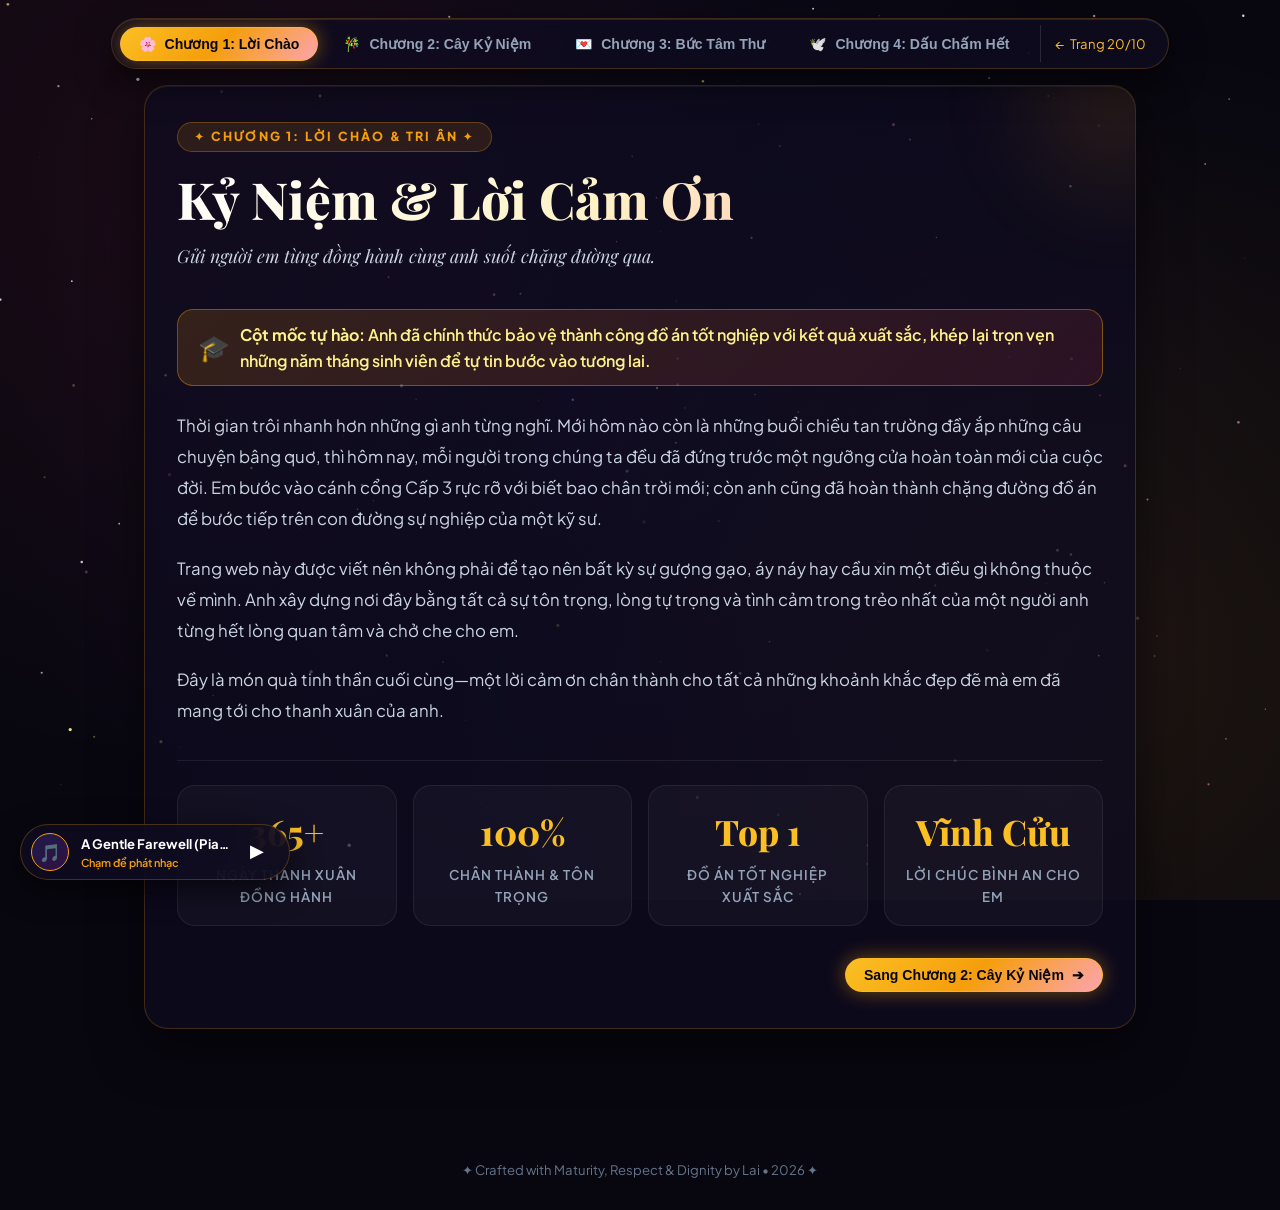
==== commit 42506d37: "update website" ====
--- a/farewell.html
+++ b/farewell.html
@@ -2,7 +2,10 @@
 <html lang="vi">
 <head>
   <meta charset="UTF-8">
-  <meta name="viewport" content="width=device-width, initial-scale=1.0">
+  <meta name="viewport" content="width=device-width, initial-scale=1.0, maximum-scale=1.0, user-scalable=no, viewport-fit=cover">
+  <meta name="apple-mobile-web-app-capable" content="yes">
+  <meta name="apple-mobile-web-app-status-bar-style" content="black-translucent">
+  <meta name="theme-color" content="#080710">
   <title>A Gentle Farewell & Final Gratitude ✦ Kỷ Niệm & Lời Tri Ân</title>
   
   <!-- SEO & Meta -->
@@ -879,16 +882,228 @@
       color: var(--text-subtle);
     }
 
-    /* Responsive */
-    @media (max-width: 640px) {
-      .glass-card { padding: 26px 18px; }
+    /* =========================================================================
+       RESPONSIVE MOBILE STYLES FOR SMARTPHONES (320px - 768px)
+       ========================================================================= */
+    @media (max-width: 768px) {
+      .header-nav-wrap {
+        top: 10px;
+        padding: 0 8px;
+        margin-bottom: 16px;
+      }
+      .header-nav {
+        max-width: 100%;
+        padding: 5px 6px;
+        gap: 4px;
+        overflow-x: auto;
+        -webkit-overflow-scrolling: touch;
+        border-radius: 9999px;
+      }
+      .nav-chapter-btn {
+        padding: 7px 13px;
+        font-size: 0.78rem;
+        gap: 5px;
+        flex-shrink: 0;
+      }
+      .home-link-pill {
+        padding: 7px 11px;
+        font-size: 0.75rem;
+        flex-shrink: 0;
+        margin-left: 2px;
+      }
+      .main-content {
+        padding: 6px 12px 100px;
+      }
+      .glass-card {
+        padding: 24px 16px;
+        border-radius: 20px;
+      }
+      .section-eyebrow {
+        font-size: 0.72rem;
+        padding: 3px 12px;
+        margin-bottom: 12px;
+      }
+      .section-title {
+        font-size: clamp(1.65rem, 6.5vw, 2.3rem);
+        margin-bottom: 8px;
+        line-height: 1.25;
+      }
+      .section-subtitle {
+        font-size: 0.95rem;
+        margin-bottom: 20px;
+        line-height: 1.5;
+      }
+      
+      /* Chapter 1 Hero on Mobile */
+      .farewell-hero-avatar-wrap {
+        width: 100px;
+        height: 100px;
+        margin: 0 auto 16px;
+      }
+      .farewell-hero-card {
+        padding: 20px 14px;
+      }
+      .quote-parchment-preview {
+        padding: 18px 14px;
+        font-size: 0.95rem;
+        line-height: 1.7;
+      }
+      .stats-grid {
+        grid-template-columns: repeat(2, 1fr);
+        gap: 8px;
+      }
+      .stat-card {
+        padding: 12px 10px;
+      }
+      .stat-number {
+        font-size: 1.4rem;
+      }
+      .stat-label {
+        font-size: 0.72rem;
+      }
+
+      /* Chapter 2 Memory Cards Grid on Mobile */
+      .memory-cards-grid {
+        grid-template-columns: 1fr;
+        gap: 12px;
+      }
+      .memory-lantern-card {
+        padding: 18px 14px;
+        border-radius: 16px;
+      }
+      .lantern-title {
+        font-size: 1.1rem;
+        line-height: 1.35;
+      }
+      .lantern-desc {
+        font-size: 0.88rem;
+        line-height: 1.6;
+      }
+      .lantern-icon {
+        font-size: 1.6rem;
+      }
+
+      /* Chapter 3 Letter on Mobile */
+      .parchment-letter-wrapper {
+        padding: 24px 16px;
+        border-radius: 20px;
+      }
+      .letter-header-ornament {
+        margin-bottom: 16px;
+      }
+      .letter-parchment-title {
+        font-size: 1.45rem;
+        line-height: 1.3;
+      }
+      .letter-date-pill {
+        font-size: 0.74rem;
+        padding: 3px 10px;
+      }
+      .letter-body-content p {
+        font-size: 0.96rem;
+        line-height: 1.8;
+        margin-bottom: 14px;
+        text-align: justify;
+      }
+      .letter-signature-area {
+        margin-top: 24px;
+        padding-top: 14px;
+      }
+      .signature-title {
+        font-size: 0.92rem;
+      }
+      .signature-name {
+        font-size: 2.3rem;
+        margin: 4px 0 6px;
+      }
+      .signature-footnote {
+        font-size: 0.74rem;
+        line-height: 1.4;
+      }
+
+      /* Chapter 4 Blessings & Closure on Mobile */
+      .blessing-quote-card {
+        padding: 18px 14px;
+        border-radius: 16px;
+      }
+      .quote-big-text {
+        font-size: 1.15rem;
+        line-height: 1.6;
+      }
+      .blessing-pillars {
+        grid-template-columns: 1fr;
+        gap: 10px;
+      }
+      .pillar-card {
+        padding: 14px 12px;
+        border-radius: 14px;
+      }
+      .pillar-title {
+        font-size: 0.95rem;
+      }
+      .pillar-desc {
+        font-size: 0.84rem;
+        line-height: 1.5;
+      }
+      .btn-sacred-close {
+        width: 100%;
+        padding: 14px 20px;
+        font-size: 0.95rem;
+        border-radius: 9999px;
+      }
+
+      /* Starlight Curtain on Mobile */
+      .final-starlight-quote {
+        font-size: clamp(1.25rem, 5.5vw, 1.8rem);
+        line-height: 1.6;
+        padding: 0 16px;
+      }
+      .final-author-sign {
+        font-size: 1.8rem;
+        margin: 12px 0 20px;
+      }
+      .btn-revisit {
+        padding: 10px 22px;
+        font-size: 0.85rem;
+      }
+
+      /* Floating Docked Music Player on Mobile */
       .docked-music-player {
-        bottom: 12px;
+        bottom: max(12px, env(safe-area-inset-bottom));
         left: 12px;
-        padding: 6px 12px 6px 8px;
-      }
-      .music-track-title { max-width: 100px; }
-      .section-eyebrow { font-size: 0.7rem; }
+        right: 12px;
+        max-width: calc(100% - 24px);
+        padding: 6px 12px 6px 10px;
+        border-radius: 9999px;
+      }
+      .music-track-title {
+        max-width: 130px;
+        font-size: 0.78rem;
+      }
+      .music-status-state {
+        font-size: 0.65rem;
+      }
+    }
+
+    @media (max-width: 380px) {
+      .header-nav {
+        gap: 2px;
+        padding: 4px;
+      }
+      .nav-chapter-btn {
+        padding: 5px 9px;
+        font-size: 0.72rem;
+      }
+      .home-link-pill {
+        padding: 5px 8px;
+        font-size: 0.7rem;
+      }
+      .glass-card {
+        padding: 18px 12px;
+      }
+      .stats-grid {
+        grid-template-columns: 1fr;
+      }
     }
   </style>
 </head>
@@ -1104,7 +1319,7 @@
 
           <div class="letter-signature-area">
             <span class="signature-title">Người từng hết lòng chở che cho em,</span>
-            <div class="signature-name">Quân</div>
+            <div class="signature-name">Lai</div>
             <span class="signature-footnote">✦ Vừa hoàn thành đồ án tốt nghiệp xuất sắc & Vững vàng bước tiếp ✦</span>
           </div>
 
@@ -1184,7 +1399,7 @@
 
     <!-- FOOTER QUIET NOTE -->
     <footer class="site-footer-quiet">
-      <p>✦ Crafted with Maturity, Respect & Dignity by Quân • 2026 ✦</p>
+      <p>✦ Crafted with Maturity, Respect & Dignity by Lai • 2026 ✦</p>
     </footer>
 
   </div>
@@ -1214,7 +1429,7 @@
     <p class="final-starlight-quote">
       "Anh bước tiếp đây.<br>Cảm ơn và tạm biệt em."
     </p>
-    <div class="final-author-sign">— Quân</div>
+    <div class="final-author-sign">— Lai</div>
     <button type="button" class="btn-revisit" id="btn-reopen-view">
       ↺ Nhìn lại một thoáng
     </button>
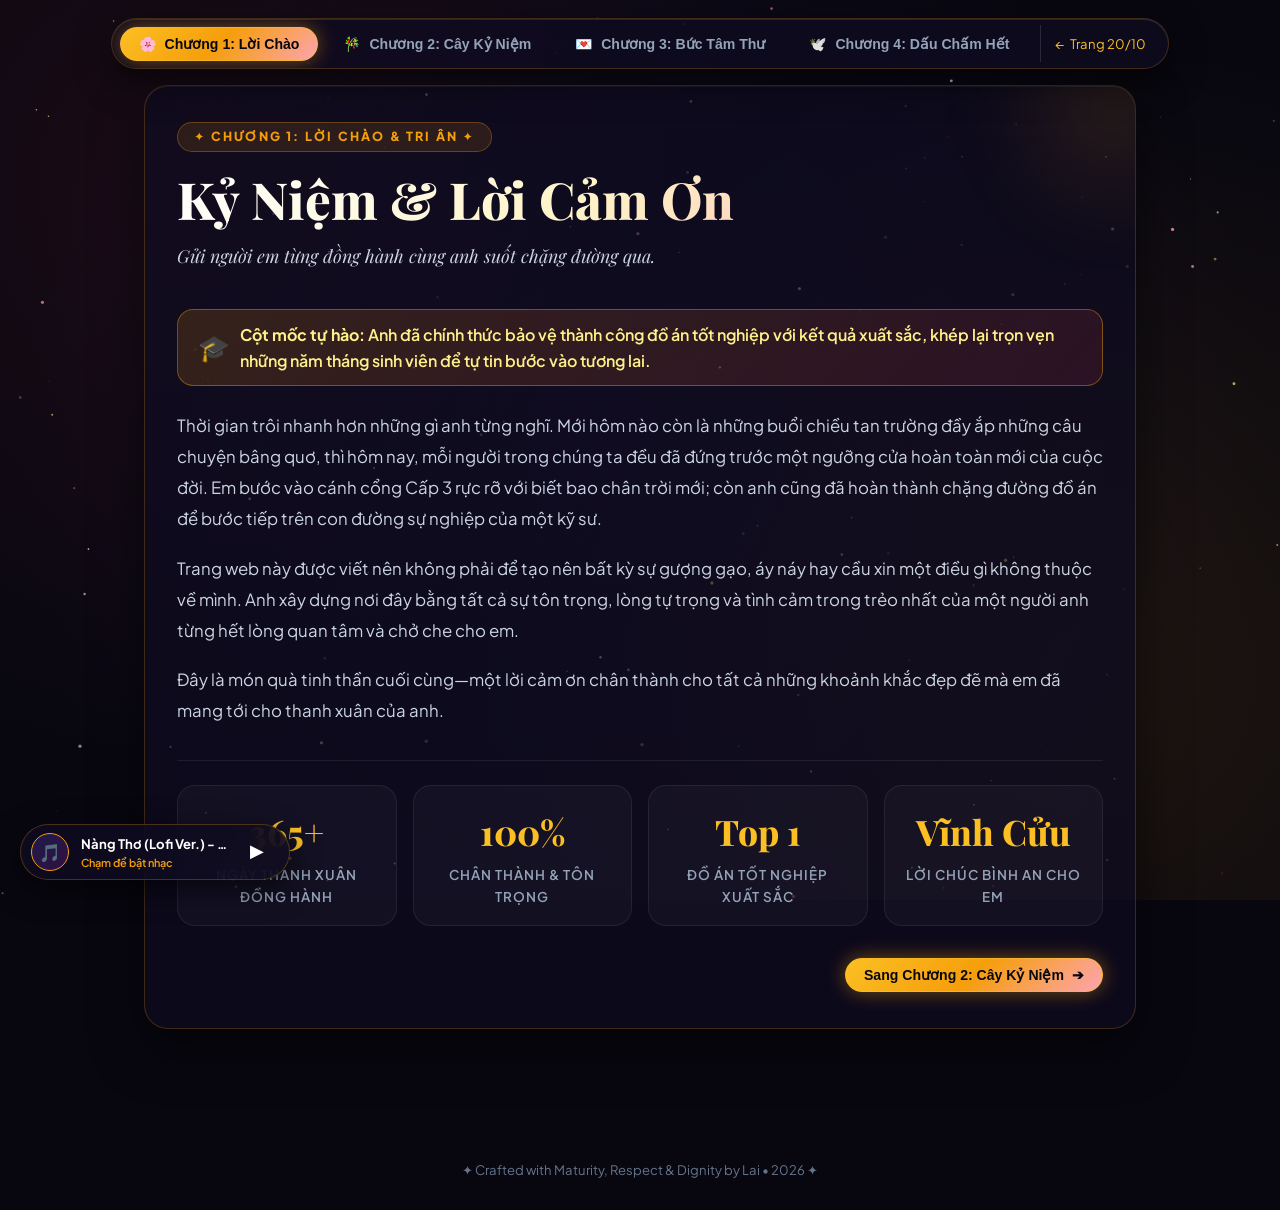
==== commit 7627f8bf: "update website" ====
--- a/farewell.html
+++ b/farewell.html
@@ -1441,7 +1441,7 @@
   <div class="docked-music-player" id="docked-music-player">
     <div class="music-disc-icon">🎵</div>
     <div class="music-info-text">
-      <span class="music-track-title">A Gentle Farewell (Piano)</span>
+      <span class="music-track-title" id="farewell-music-title">Nàng Thơ (Lofi Ver.) - Hoàng Dũng x Freak D</span>
       <span class="music-status-state" id="music-status-label">Chạm để phát nhạc</span>
     </div>
     <button type="button" class="btn-music-toggle" id="btn-music-toggle" title="Bật / Tắt nhạc">
@@ -1449,9 +1449,9 @@
     </button>
   </div>
 
-  <!-- Audio Element (Soft Melancholy Piano) -->
+  <!-- Audio Element -->
   <audio id="farewell-audio" preload="auto" loop>
-    <source src="https://cdn.pixabay.com/download/audio/2022/05/27/audio_1808fbf07a.mp3?filename=romantic-piano-112199.mp3" type="audio/mpeg">
+    <source src="audio/nang-tho.mp3" type="audio/mpeg">
   </audio>
 
   <!-- =========================================================================
@@ -1537,51 +1537,91 @@
       });
     });
 
-    // --- 3. ĐIỀU KHIỂN NHẠC NỀN LOFI/PIANO ---
+    // --- 3. ĐIỀU KHIỂN NHẠC NỀN (NÀNG THƠ LOFI - HOÀNG DŨNG X FREAK D) ---
     const audio = document.getElementById("farewell-audio");
     const playerWidget = document.getElementById("docked-music-player");
     const toggleBtn = document.getElementById("btn-music-toggle");
     const statusLabel = document.getElementById("music-status-label");
+    const titleLabel = document.getElementById("farewell-music-title");
     let isPlaying = false;
+
+    // Lấy thông tin bài hát từ store / database nếu có
+    try {
+      const cfg = (window.appStore && typeof window.appStore.get === "function") 
+        ? window.appStore.get() 
+        : JSON.parse(localStorage.getItem("bo_2010_vip_config") || "{}");
+      if (cfg && cfg.music) {
+        if (cfg.music.title && titleLabel) titleLabel.textContent = cfg.music.title;
+        if (cfg.music.url && audio) {
+          audio.src = cfg.music.url;
+        }
+      }
+    } catch (e) {}
+
+    // Lặp vô tận bài hát
+    if (audio) {
+      audio.loop = true;
+      audio.addEventListener("ended", () => {
+        audio.currentTime = 0;
+        audio.play().catch(() => {});
+      });
+    }
+
+    function startPlayback() {
+      if (!audio) return;
+      audio.volume = 0.65;
+      const playPromise = audio.play();
+      if (playPromise !== undefined) {
+        playPromise.then(() => {
+          isPlaying = true;
+          playerWidget?.classList.add("playing");
+          if (toggleBtn) toggleBtn.textContent = "⏸";
+          if (statusLabel) statusLabel.textContent = "Đang phát êm dịu";
+        }).catch((err) => {
+          console.warn("Autoplay was prevented by browser policy:", err);
+          isPlaying = false;
+          playerWidget?.classList.remove("playing");
+          if (toggleBtn) toggleBtn.textContent = "▶";
+          if (statusLabel) statusLabel.textContent = "Chạm để bật nhạc";
+        });
+      }
+    }
 
     function toggleAudio() {
       if (!audio) return;
       if (isPlaying) {
         audio.pause();
         isPlaying = false;
-        playerWidget.classList.remove("playing");
-        toggleBtn.textContent = "▶";
-        statusLabel.textContent = "Đã tạm dừng";
+        playerWidget?.classList.remove("playing");
+        if (toggleBtn) toggleBtn.textContent = "▶";
+        if (statusLabel) statusLabel.textContent = "Đã tạm dừng";
       } else {
-        audio.volume = 0.6;
-        audio.play().then(() => {
-          isPlaying = true;
-          playerWidget.classList.add("playing");
-          toggleBtn.textContent = "⏸";
-          statusLabel.textContent = "Đang phát êm dịu";
-        }).catch(err => {
-          console.warn("Autoplay restriction:", err);
-        });
-      }
-    }
-
-    toggleBtn?.addEventListener("click", toggleAudio);
-    playerWidget?.addEventListener("click", (e) => {
-      if (e.target !== toggleBtn) toggleAudio();
+        startPlayback();
+      }
+    }
+
+    toggleBtn?.addEventListener("click", (e) => {
+      e.stopPropagation();
+      toggleAudio();
     });
-
-    // Tự động thử phát khi click đầu tiên vào trang
-    window.addEventListener("click", () => {
+    playerWidget?.addEventListener("click", () => {
+      toggleAudio();
+    });
+
+    // Thử tự động phát ngay khi trang mở
+    setTimeout(startPlayback, 100);
+
+    // Bắt tương tác đầu tiên (chạm màn hình, click, bấm phím) để phát ngay nếu bị trình duyệt chặn ban đầu
+    const triggerEvents = ["click", "touchstart", "touchend", "pointerdown", "keydown"];
+    function onFirstUserGesture() {
       if (!isPlaying && audio) {
-        audio.volume = 0.55;
-        audio.play().then(() => {
-          isPlaying = true;
-          playerWidget.classList.add("playing");
-          toggleBtn.textContent = "⏸";
-          statusLabel.textContent = "Đang phát êm dịu";
-        }).catch(() => {});
-      }
-    }, { once: true });
+        startPlayback();
+      }
+      triggerEvents.forEach(evt => window.removeEventListener(evt, onFirstUserGesture));
+    }
+    triggerEvents.forEach(evt => {
+      window.addEventListener(evt, onFirstUserGesture, { passive: true });
+    });
 
     // --- 4. HÀNH ĐỘNG THIÊNG LIÊNG: KHÉP LẠI ĐOẠN ĐƯỜNG CŨ (FADEOUT VĨNH CỬU) ---
     const sacredBtn = document.getElementById("btn-trigger-closure");
